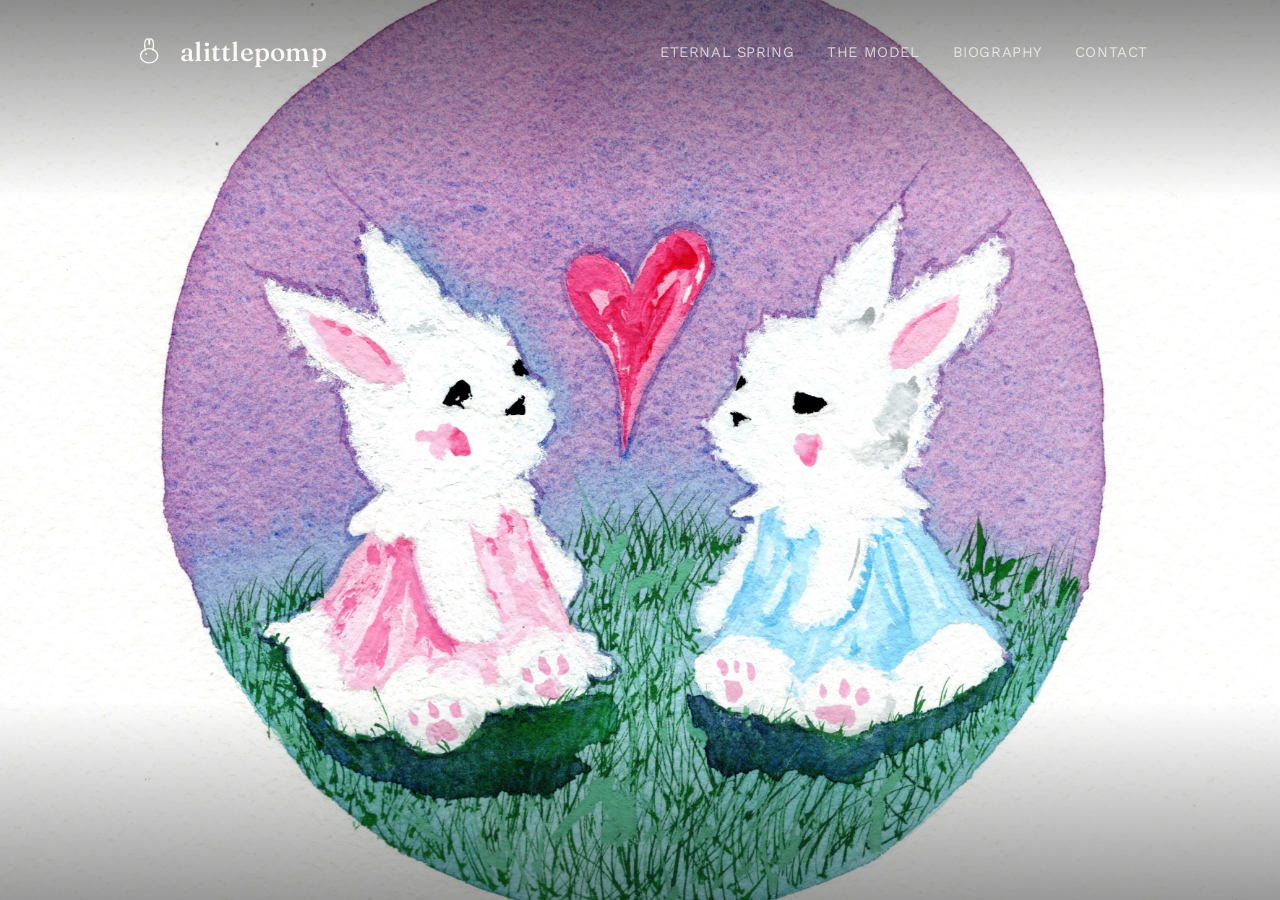
==== index.html @ 00fc4afe "Update index.html" ====
<!doctype html>
<html lang="en">
<head>
<meta charset="UTF-8">
<meta name="viewport" content="width=device-width, initial-scale=1.0">
<title>alittlepomp — drawings</title>
<meta name="description" content="Drawings of rabbits and hares.">
<link rel="stylesheet" href="style.css">
</head>
<body class="home">

<div class="slideshow" id="slideshow">

  <header class="overlay">
    <a class="mark" href="index.html">
      <svg viewBox="0 0 40 40" fill="none" xmlns="http://www.w3.org/2000/svg">
        <path d="M14 18c-1-5-1-10 1.5-11.5S18 8 18 12" stroke-width="1.4" stroke-linecap="round"/>
        <path d="M22 18c1-5 1-10-1.5-11.5S18.5 8 18.5 12" stroke-width="1.4" stroke-linecap="round"/>
        <ellipse cx="18" cy="24" rx="9" ry="7.5" stroke-width="1.4"/>
        <circle cx="15" cy="22" r="0.9" fill="#FAF9F6"/>
      </svg>
      <span>alittlepomp</span>
    </a>
    <nav class="site">
      <a href="gallery.html">ETERNAL SPRING</a>
      <a href="the-model.html">THE MODEL</a>
      <a href="about.html">Biography</a>
      <a href="contact.html">Contact</a>
    </nav>
  </header>

  <!-- Each .slide is a placeholder. To use a real image, replace the
       <div class="placeholder-fill">...</div> with:
       <img src="images/your-file.jpg" alt="Description of the artwork"> -->

  <div class="slide active">
    <img src="images/lightning!.jpg" alt="Bunnies, watercolor, gouache, works on paper" style="object-position: center;">
  </div>

  <div class="slide">
    <picture>
      <source media="(max-width: 600px)" srcset="images/henry-mobile.jpg">
      <img src="images/henry.jpg" alt="Henry, cat, ink, watercolor, works on paper" style="object-position: bottom;">
    </picture>
  </div>

  <div class="slide">
    <img src="images/Redoubt Volcano Through Window.jpg" alt="Redoubt Volcano, Ninilchik, Alaska, AK, ink, watercolor, works on paper">
  </div>

  <div class="slide">
    <picture>
    <source media="(max-width: 600px)" srcset="images/lubber_triumvirate-mobile.jpg">
    <img src="images/lubber_triumvirate.jpg" alt="Eastern lubber grasshopper, Florida, FL, ink, watercolor, works on paper">
  </picture>
  </div>

  <div class="slide">
    <picture>
      <source media="(max-width: 600px)" srcset="images/lainey_plasma_003-mobile.jpg">
      <img src="images/lainey_plasma_003.jpg" alt="Lainey, ink, graphite, colored pencil, works on paper" style="object-position: top;">
    </picture>
  </div>

  <div class="slide">
    <picture>
    <source media="(max-width: 600px)" srcset="images/dirt_wizard_with_amanita_muscaria.jpg">
    <img src="images/dirt_wizard_with_amanita_muscaria.jpg" alt="Wizard, Talkeetnah, Alaska, AK, ink, watercolor, works on paper" style="object-position: 50% 75%;">
  </picture>
  </div>

</div>

<script>
  const slides = document.querySelectorAll('.slide');
  let current = 0;
  let timer;

  const reduceMotion = window.matchMedia('(prefers-reduced-motion: reduce)').matches;

  function showSlide(index){
    slides[current].classList.remove('active');
    current = index;
    slides[current].classList.add('active');
  }

  function next(){
    showSlide((current + 1) % slides.length);
  }

  function startAutoplay(){
    if (reduceMotion || slides.length < 2) return;
    timer = setInterval(next, 5000);
  }

  startAutoplay();
</script>

</body>
</html>
---- style.css ----
@import url('https://fonts.googleapis.com/css2?family=Fraunces:opsz,wght@9..144,300;9..144,500;9..144,600&family=Work+Sans:wght@400;500&family=IBM+Plex+Mono:wght@400;500&display=swap');

:root{
  --bg: #FAF9F6;
  --surface: #F1ECE3;
  --surface-line: #E2DACB;
  --ink: #201D1A;
  --ink-soft: #6B6459;
  --accent: #9C6B4E;
  --rule: #DCD5C8;
  --max: 1080px;
}

*{ box-sizing: border-box; }

html{ scroll-behavior: smooth; }

body{
  margin: 0;
  background: var(--bg);
  color: var(--ink);
  font-family: 'Work Sans', sans-serif;
  font-size: 16px;
  line-height: 1.55;
  -webkit-font-smoothing: antialiased;
}

a{ color: inherit; }

.wrap{
  max-width: var(--max);
  margin: 0 auto;
  padding: 0 28px;
}

/* Header */
header.site{
  display: flex;
  align-items: center;
  justify-content: space-between;
  padding: 36px 28px 20px;
  max-width: var(--max);
  margin: 0 auto;
  border-bottom: 1px solid var(--rule);
}

.mark{
  display: flex;
  align-items: center;
  gap: 10px;
  text-decoration: none;
}

.mark svg{ width: 38px; height: 38px; flex-shrink: 0; }

.mark span{
  font-family: 'Fraunces', serif;
  font-weight: 500;
  font-size: 1.65rem;
  letter-spacing: 0.01em;
  color: var(--ink);
}

nav.site a{
  text-decoration: none;
  font-size: 0.92rem;
  letter-spacing: 0.04em;
  text-transform: uppercase;
  color: var(--ink-soft);
  margin-left: 28px;
  padding-bottom: 3px;
  border-bottom: 1px solid transparent;
  transition: color 0.15s ease, border-color 0.15s ease;
}

nav.site a:hover,
nav.site a[aria-current="page"]{
  color: var(--ink);
  border-color: var(--accent);
}

/* Hero */
.hero{
  padding: 64px 0 40px;
  max-width: var(--max);
  margin: 0 auto;
  padding-left: 28px;
  padding-right: 28px;
}

.hero .eyebrow{
  font-family: 'IBM Plex Mono', monospace;
  font-size: 0.78rem;
  letter-spacing: 0.12em;
  text-transform: uppercase;
  color: var(--accent);
  margin: 0 0 14px;
}

.hero h1{
  font-family: 'Fraunces', serif;
  font-weight: 300;
  font-size: clamp(2.4rem, 5vw, 3.6rem);
  line-height: 1.08;
  margin: 0 0 18px;
  max-width: 14ch;
}

.hero p{
  color: var(--ink-soft);
  max-width: 46ch;
  font-size: 1.05rem;
  margin: 0;
}

/* Gallery — exhibition plates */
.gallery{
  display: grid;
  grid-template-columns: repeat(3, 1fr);
  gap: 1px;
  background: var(--rule);
  border-top: 1px solid var(--rule);
  border-bottom: 1px solid var(--rule);
  margin-top: 24px;
}

.plate{
  background: var(--bg);
  padding: 22px 22px 20px;
  display: flex;
  flex-direction: column;
}

.plate .frame{
  aspect-ratio: 4 / 5;
  background: var(--surface);
  border: 1px solid var(--surface-line);
  display: flex;
  align-items: center;
  justify-content: center;
  color: var(--ink-soft);
  margin-bottom: 14px;
  overflow: hidden;
}

.plate .frame img{
  width: 100%;
  height: 100%;
  object-fit: cover;
  display: block;
}

.plate .frame .placeholder-mark{
  width: 34%;
  opacity: 0.35;
}

.plate .caption{
  display: flex;
  justify-content: space-between;
  align-items: baseline;
  gap: 12px;
}

.plate .num{
  font-family: 'IBM Plex Mono', monospace;
  font-size: 0.78rem;
  color: var(--accent);
  letter-spacing: 0.03em;
}

.plate .title{
  font-family: 'Fraunces', serif;
  font-size: 0.98rem;
  font-weight: 500;
  color: var(--ink);
}

.plate .medium{
  font-size: 0.82rem;
  color: var(--ink-soft);
  margin-top: 3px;
}

@media (max-width: 820px){
  .gallery{ grid-template-columns: repeat(2, 1fr); }
}
@media (max-width: 540px){
  .gallery{ grid-template-columns: 1fr; }
  header.site{ flex-direction: column; align-items: flex-start; gap: 14px; }
  nav.site a{ margin-left: 0; margin-right: 20px; }
}

/* Generic page sections (about / contact) */
.page{
  max-width: 720px;
  margin: 0 auto;
  padding: 64px 28px 96px;
}

.page .eyebrow{
  font-family: 'IBM Plex Mono', monospace;
  font-size: 0.78rem;
  letter-spacing: 0.12em;
  text-transform: uppercase;
  color: var(--accent);
  margin: 0 0 14px;
}

.page h1{
  font-family: 'Fraunces', serif;
  font-weight: 300;
  font-size: clamp(2rem, 4vw, 2.8rem);
  margin: 0 0 26px;
}

.page p{
  color: var(--ink-soft);
  font-size: 1.05rem;
  max-width: 62ch;
}

.page .portrait{
  width: 220px;
  aspect-ratio: 4/5;
  background: var(--surface);
  border: 1px solid var(--surface-line);
  margin-bottom: 28px;
  display: flex;
  align-items: center;
  justify-content: center;
  color: var(--ink-soft);
}

.contact-row{
  margin-top: 30px;
  display: flex;
  flex-direction: column;
  gap: 10px;
  font-family: 'IBM Plex Mono', monospace;
  font-size: 0.95rem;
}

.contact-row a{
  text-decoration: none;
  border-bottom: 1px solid var(--rule);
}
.contact-row a:hover{ border-color: var(--accent); color: var(--accent); }

/* Footer */
footer.site{
  border-top: 1px solid var(--rule);
  padding: 26px 28px;
  max-width: var(--max);
  margin: 0 auto;
  display: flex;
  justify-content: space-between;
  font-family: 'IBM Plex Mono', monospace;
  font-size: 0.78rem;
  color: var(--ink-soft);
  letter-spacing: 0.02em;
}

:focus-visible{
  outline: 2px solid var(--accent);
  outline-offset: 3px;
}

@media (prefers-reduced-motion: reduce){
  html{ scroll-behavior: auto; }
}

/* Full-bleed homepage slideshow */
body.home{ margin: 0; }

.slideshow{
  position: relative;
  width: 100%;
  height: 100vh;
  height: 100svh;
  overflow: hidden;
  background: var(--ink);
}

.slide{
  position: absolute;
  inset: 0;
  opacity: 0;
  transition: opacity 1.4s ease;
}

.slide.active{ opacity: 1; }

.slide img{
  width: 100%;
  height: 100%;
  object-fit: cover;
  display: block;
}

/* placeholder slides, swap for <img> once real art is added */
.slide .placeholder-fill{
  width: 100%;
  height: 100%;
  display: flex;
  align-items: center;
  justify-content: center;
  flex-direction: column;
  gap: 14px;
  color: rgba(250,249,246,0.5);
  font-family: 'IBM Plex Mono', monospace;
  font-size: 0.85rem;
  letter-spacing: 0.06em;
  text-transform: uppercase;
}

.slide .placeholder-fill svg{ width: 64px; height: 64px; opacity: 0.4; }

.slideshow::before{
  content: '';
  position: absolute;
  inset: 0;
  background: linear-gradient(180deg, rgba(0,0,0,0.45) 0%, rgba(0,0,0,0) 22%, rgba(0,0,0,0) 78%, rgba(0,0,0,0.4) 100%);
  z-index: 2;
  pointer-events: none;
}

header.overlay{
  position: absolute;
  top: 0; left: 0; right: 0;
  z-index: 3;
  display: flex;
  align-items: center;
  justify-content: space-between;
  padding: 32px 32px;
  max-width: var(--max);
  margin: 0 auto;
  border-bottom: none;
}

header.overlay .mark span{ color: #FAF9F6; }
header.overlay .mark svg path{ stroke: #FAF9F6; }
header.overlay .mark svg ellipse{ stroke: #FAF9F6; }

header.overlay nav.site a{
  color: rgba(250,249,246,0.75);
}
header.overlay nav.site a:hover,
header.overlay nav.site a[aria-current="page"]{
  color: #FAF9F6;
  border-color: #FAF9F6;
}

@media (max-width: 600px){
  header.overlay{
    padding: 18px 18px;
    flex-wrap: wrap;
    row-gap: 10px;
  }

  header.overlay .mark svg{ width: 30px; height: 30px; }
  header.overlay .mark span{ font-size: 1.3rem; }

  header.overlay nav.site a{
    font-size: 0.78rem;
    margin-left: 16px;
  }
  header.overlay nav.site a:first-child{ margin-left: 0; }
}

@media (max-width: 380px){
  header.overlay nav.site a{
    margin-left: 10px;
    font-size: 0.72rem;
  }
}
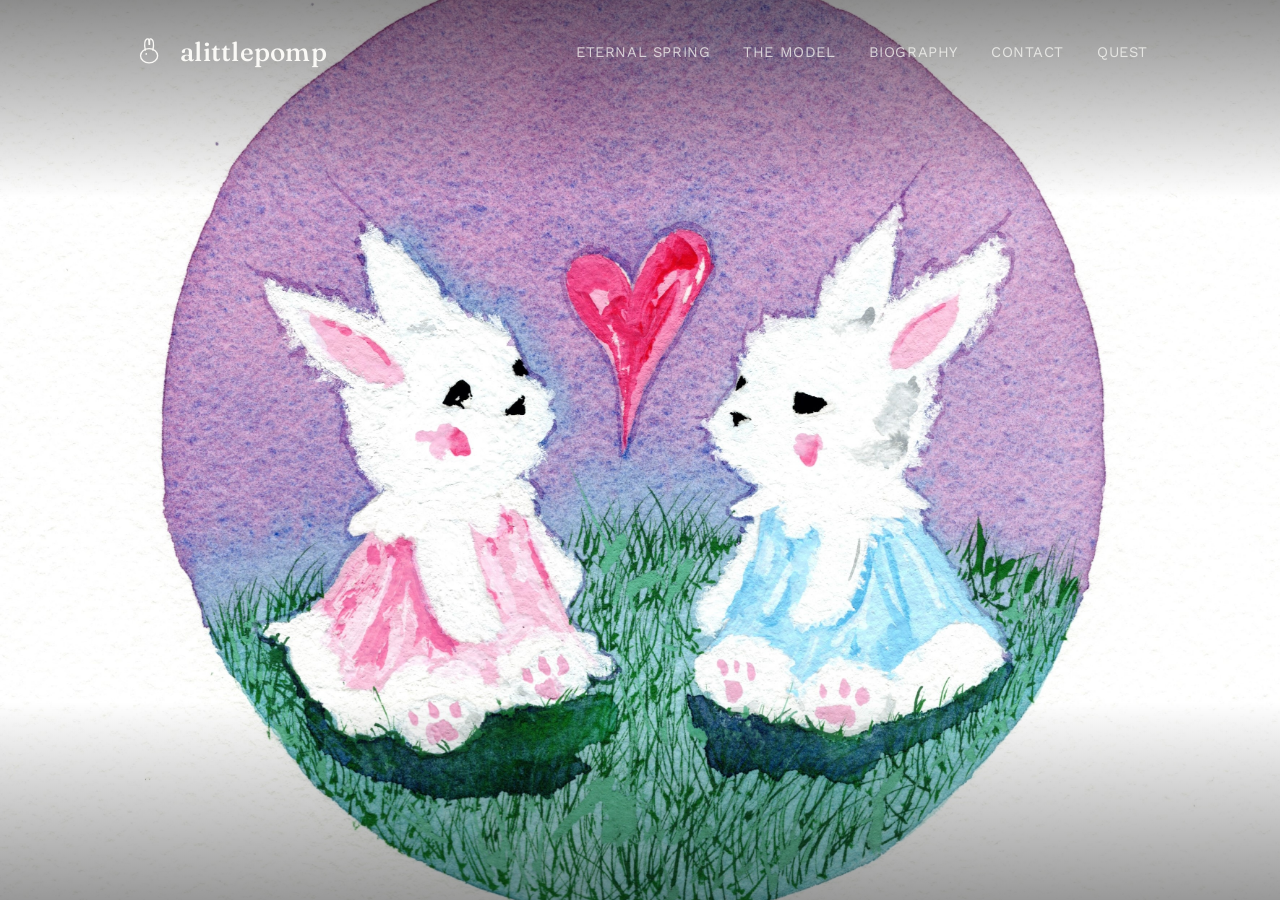
==== commit 9712c848: "Add files via upload" ====
--- a/index.html
+++ b/index.html
@@ -21,11 +21,17 @@
       </svg>
       <span>alittlepomp</span>
     </a>
+    <button class="nav-toggle" aria-label="Toggle navigation menu" aria-expanded="false">
+      <svg viewBox="0 0 24 24" fill="none" xmlns="http://www.w3.org/2000/svg">
+        <path d="M3 6h18M3 12h18M3 18h18" stroke-width="1.6" stroke-linecap="round"/>
+      </svg>
+    </button>
     <nav class="site">
       <a href="gallery.html">ETERNAL SPRING</a>
       <a href="the-model.html">THE MODEL</a>
       <a href="about.html">Biography</a>
       <a href="contact.html">Contact</a>
+      <a href="quest.html">QUEST</a>
     </nav>
   </header>
 
@@ -49,10 +55,7 @@
   </div>
 
   <div class="slide">
-    <picture>
-    <source media="(max-width: 600px)" srcset="images/lubber_triumvirate-mobile.jpg">
-    <img src="images/lubber_triumvirate.jpg" alt="Eastern lubber grasshopper, Florida, FL, ink, watercolor, works on paper">
-  </picture>
+    <img src="images/Lubber Triumvirate.jpg" alt="Eastern lubber grasshopper, Florida, FL, ink, watercolor, works on paper">
   </div>
 
   <div class="slide">
@@ -63,10 +66,7 @@
   </div>
 
   <div class="slide">
-    <picture>
-    <source media="(max-width: 600px)" srcset="images/dirt_wizard_with_amanita_muscaria.jpg">
-    <img src="images/dirt_wizard_with_amanita_muscaria.jpg" alt="Wizard, Talkeetnah, Alaska, AK, ink, watercolor, works on paper" style="object-position: 50% 75%;">
-  </picture>
+    <img src="images/dirt_wizard_with_amanita_muscaria.jpg" alt="Wizard, Talkeetnah, Alaska, AK, ink, watercolor, works on paper">
   </div>
 
 </div>
@@ -96,5 +96,6 @@
   startAutoplay();
 </script>
 
+<script src="nav.js"></script>
 </body>
 </html>
--- a/style.css
+++ b/style.css
@@ -42,7 +42,22 @@
   max-width: var(--max);
   margin: 0 auto;
   border-bottom: 1px solid var(--rule);
-}
+  position: relative;
+}
+
+.nav-toggle{
+  display: none;
+  background: none;
+  border: none;
+  padding: 6px;
+  margin: 0;
+  cursor: pointer;
+  z-index: 6;
+}
+
+.nav-toggle svg{ width: 24px; height: 24px; display: block; }
+.nav-toggle svg path{ stroke: var(--ink); }
+header.overlay .nav-toggle svg path{ stroke: #FAF9F6; }
 
 .mark{
   display: flex;
@@ -187,8 +202,40 @@
 }
 @media (max-width: 540px){
   .gallery{ grid-template-columns: 1fr; }
-  header.site{ flex-direction: column; align-items: flex-start; gap: 14px; }
-  nav.site a{ margin-left: 0; margin-right: 20px; }
+}
+
+/* Dropdown nav — mobile only, shared by header.site and header.overlay */
+@media (max-width: 600px){
+  .nav-toggle{ display: inline-flex; align-items: center; justify-content: center; }
+
+  nav.site{
+    display: none;
+    position: absolute;
+    top: 100%;
+    left: 0;
+    right: 0;
+    flex-direction: column;
+    background: var(--bg);
+    border-bottom: 1px solid var(--rule);
+    box-shadow: 0 10px 20px rgba(0,0,0,0.08);
+    padding: 6px 24px 16px;
+    z-index: 5;
+  }
+
+  nav.site.open{ display: flex; }
+
+  nav.site a{
+    color: var(--ink-soft) !important;
+    margin-left: 0 !important;
+    width: 100%;
+    padding: 12px 0;
+    border-bottom: 1px solid var(--rule);
+  }
+  nav.site a:last-child{ border-bottom: none; }
+  nav.site a:hover,
+  nav.site a[aria-current="page"]{
+    color: var(--ink) !important;
+  }
 }
 
 /* Generic page sections (about / contact) */
@@ -354,25 +401,10 @@
 @media (max-width: 600px){
   header.overlay{
     padding: 18px 18px;
-    flex-wrap: wrap;
-    row-gap: 10px;
   }
 
   header.overlay .mark svg{ width: 30px; height: 30px; }
   header.overlay .mark span{ font-size: 1.3rem; }
-
-  header.overlay nav.site a{
-    font-size: 0.78rem;
-    margin-left: 16px;
-  }
-  header.overlay nav.site a:first-child{ margin-left: 0; }
-}
-
-@media (max-width: 380px){
-  header.overlay nav.site a{
-    margin-left: 10px;
-    font-size: 0.72rem;
-  }
-}
-
-
+}
+
+
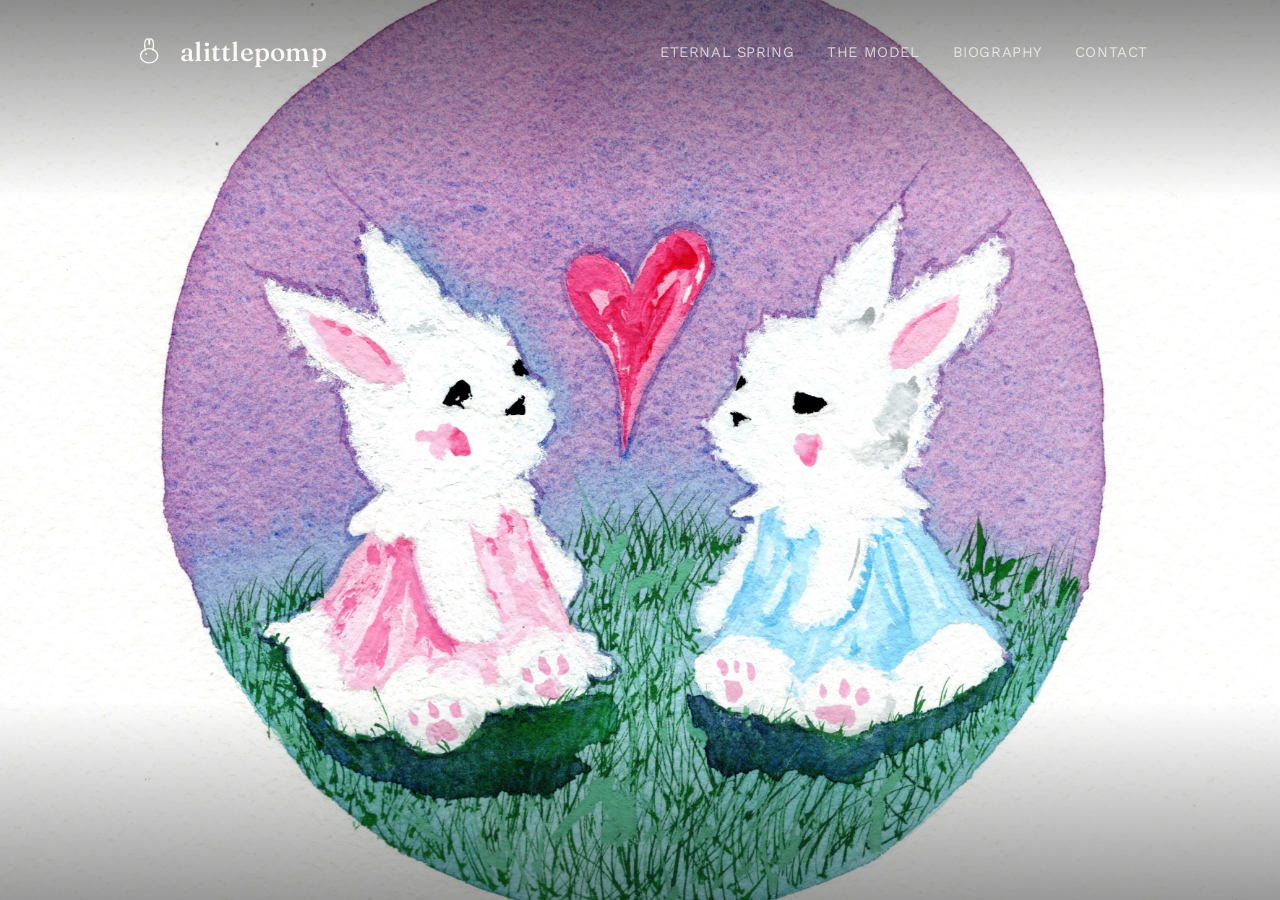
==== commit 5c4d4e7f: "Add files via upload" ====
--- a/index.html
+++ b/index.html
@@ -21,17 +21,11 @@
       </svg>
       <span>alittlepomp</span>
     </a>
-    <button class="nav-toggle" aria-label="Toggle navigation menu" aria-expanded="false">
-      <svg viewBox="0 0 24 24" fill="none" xmlns="http://www.w3.org/2000/svg">
-        <path d="M3 6h18M3 12h18M3 18h18" stroke-width="1.6" stroke-linecap="round"/>
-      </svg>
-    </button>
     <nav class="site">
       <a href="gallery.html">ETERNAL SPRING</a>
       <a href="the-model.html">THE MODEL</a>
       <a href="about.html">Biography</a>
       <a href="contact.html">Contact</a>
-      <a href="quest.html">QUEST</a>
     </nav>
   </header>
 
@@ -55,7 +49,10 @@
   </div>
 
   <div class="slide">
-    <img src="images/Lubber Triumvirate.jpg" alt="Eastern lubber grasshopper, Florida, FL, ink, watercolor, works on paper">
+    <picture>
+    <source media="(max-width: 600px)" srcset="images/lubber_triumvirate-mobile.jpg">
+    <img src="images/lubber_triumvirate.jpg" alt="Eastern lubber grasshopper, Florida, FL, ink, watercolor, works on paper">
+  </picture>
   </div>
 
   <div class="slide">
@@ -66,7 +63,10 @@
   </div>
 
   <div class="slide">
-    <img src="images/dirt_wizard_with_amanita_muscaria.jpg" alt="Wizard, Talkeetnah, Alaska, AK, ink, watercolor, works on paper">
+    <picture>
+    <source media="(max-width: 600px)" srcset="images/dirt_wizard_with_amanita_muscaria.jpg">
+    <img src="images/dirt_wizard_with_amanita_muscaria.jpg" alt="Wizard, Talkeetnah, Alaska, AK, ink, watercolor, works on paper" style="object-position: 50% 75%;">
+  </picture>
   </div>
 
 </div>
@@ -96,6 +96,5 @@
   startAutoplay();
 </script>
 
-<script src="nav.js"></script>
 </body>
 </html>
